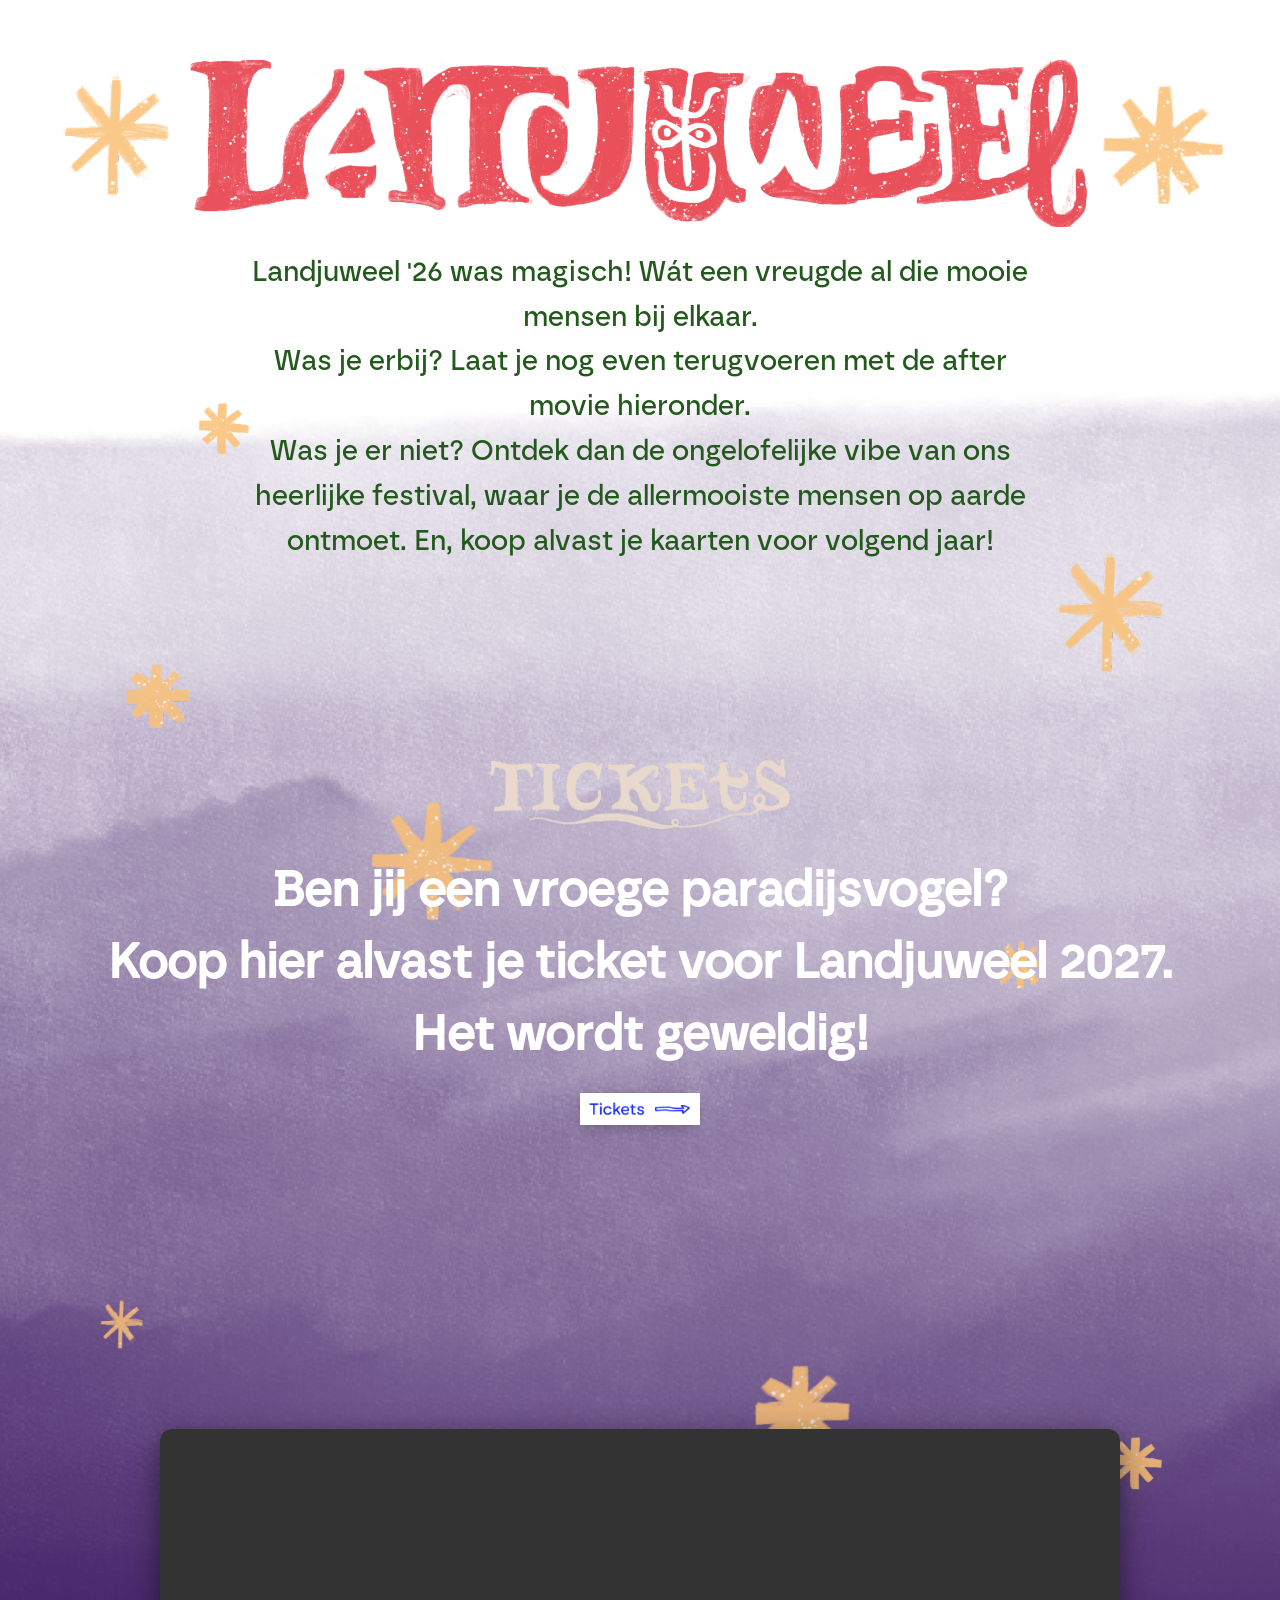
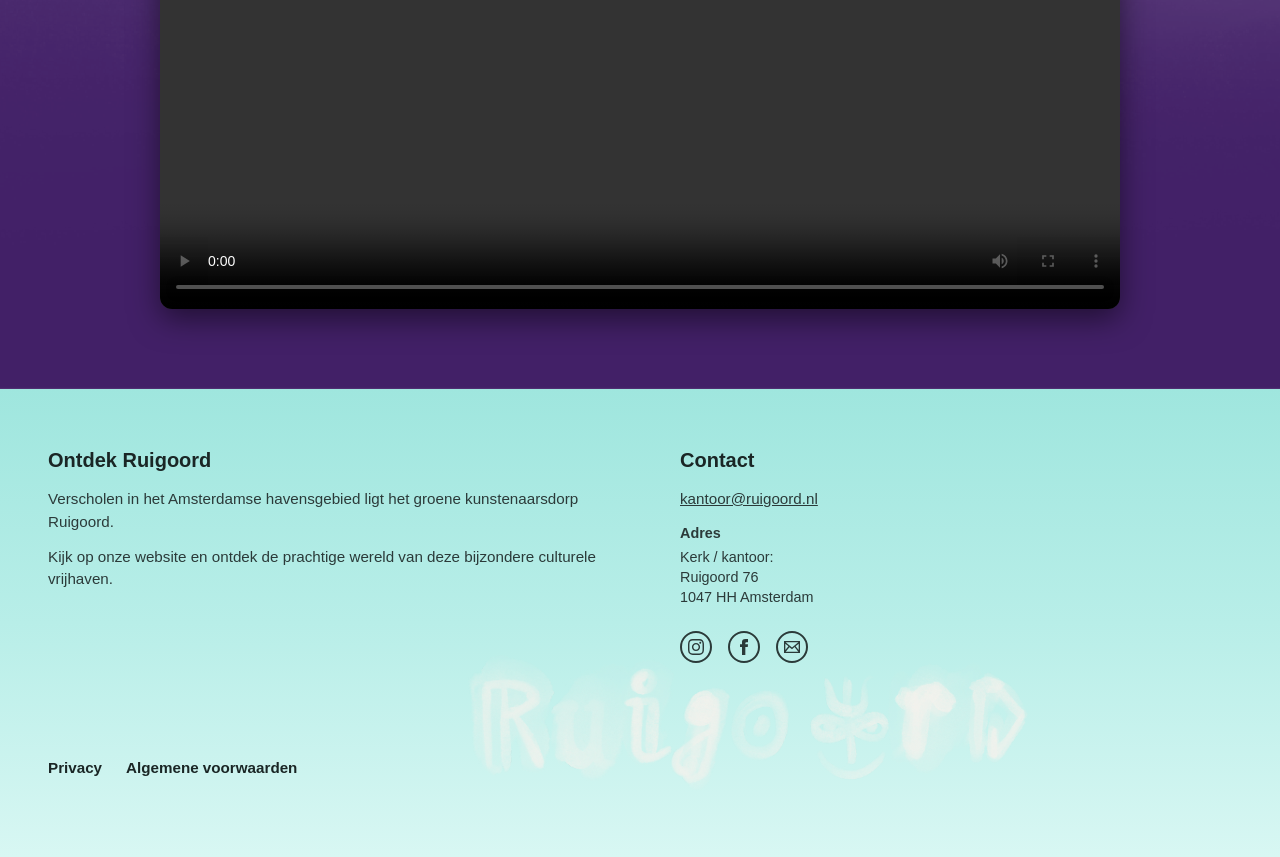
==== index_copy.html @ 53f5429a "cleanup" ====
<!DOCTYPE html>
<html lang="en">
<head>
    <meta charset="UTF-8">
    <title>Landjuweel 2027</title>
    <link rel="stylesheet" href="assets/css/main.css">
</head>
<body>

<!-- Top Hero & Festival Section -->
<section class="hero-section">
    <!-- Star Decorations -->
    <img src="assets/img/star_4.png" class="star" style="top: 3%; left: 3%; font-size: 2.5rem;">
    <img src="assets/img/star_3.png" class="star" style="top: 4%; right: 4%; font-size: 2.2rem;" height="7%">
    <img src="assets/img/star_5.png" class="star" style="top: 20%; left: 15%; font-size: 3.5rem;" height="3%">
    <img src="assets/img/star_4.png" class="star" style="top: 27%; right: 8%; font-size: 3rem;" >
    <img src="assets/img/star_2.png" class="star" style="top: 47%; right: 18%; font-size: 1.5rem;" height="3%">
    <img src="assets/img/star_1.png" class="star" style="top: 33%; left: 9%; font-size: 2rem;" height="4%">
    <img src="assets/img/star_3.png" class="star" style="top: 40%; left: 28%; font-size: 2.2rem;" height="7%">
    <img src="assets/img/star_4.png" class="star" style="top: 80%; right: 42%; font-size: 1.2rem;" height="3%" >
    <img src="assets/img/star_1.png" class="star" style="top: 68%; right: 33%; font-size: 3rem;" height="6%">
    <img src="assets/img/star_5.png" class="star" style="top: 72%; right: 9%; font-size: 2.4rem;" height="3%">
    <img src="assets/img/star_2.png" class="star" style="top: 73%; left: 25%; font-size: 1.5rem;" height="3%">
    <img src="assets/img/star_4.png" class="star" style="top: 65%; left: 7%; font-size: 1.2rem;" height="3%" >

    <!-- Main Title -->
    <img src="assets/img/landjuweel-logo.png" width="75%">

    <br>
    <br>
    <!-- Intro Paragraph -->
    <div class="intro-text" style="font-family: Borna; font-size: 28px">
        <p>Landjuweel '26 was magisch! Wát een vreugde al die mooie mensen bij elkaar.</p>
        <p>Was je erbij? Laat je nog even terugvoeren met de after movie hieronder.</p>
        <p>Was je er niet? Ontdek dan de ongelofelijke vibe van ons heerlijke festival, waar je de allermooiste mensen op aarde ontmoet. En, koop alvast je kaarten voor volgend jaar!</p>
    </div>

    <!-- Tickets Heading & Subtitle -->
    <div class="tickets-section" style="margin-top: 197px">
        <img src="assets/img/tickets-logo.png" width="25%">
        <p class="tickets-subtitle" style="margin-top: 20px; font-family: Borna">
            Ben jij een vroege paradijsvogel?<br>
            Koop hier alvast je ticket voor Landjuweel 2027.<br>
            Het wordt geweldig!
        </p>

        <!-- Action Button -->
        <a href="#" class="btn-tickets">
            <img src="assets/img/ticket-button.png" alt="Koop tickets voor Landjuweel 2027">
        </a>
    </div>



    <!-- Video Placeholder with Play Button -->
    <div class="video-container" style="margin-top: 300px">
        <video class="video-thumbnail"  controls>
            <source src="video/16x9_LANDJUWEEL_2026_EDIT_v3.mp4" type="video/mp4">
            Your browser does not support the video tag.
        </video>


    </div>
</section>

<!-- Footer Section -->
<footer class="site-footer">
    <div class="footer-container">

        <!-- Top Content Grid -->
        <div class="footer-content">

            <!-- Left Column: Ontdek Ruigoord -->
            <div class="footer-col">
                <h3>Ontdek Ruigoord</h3>
                <p>Verscholen in het Amsterdamse havensgebied ligt het groene kunstenaarsdorp Ruigoord.</p>
                <p>Kijk op onze website en ontdek de prachtige wereld van deze bijzondere culturele vrijhaven.</p>
            </div>

            <!-- Right Column: Contact -->
            <div class="footer-col">
                <h3>Contact</h3>
                <p><a href="mailto:kantoor@ruigoord.nl">kantoor@ruigoord.nl</a></p>

                <address class="address-block">
                    <strong>Adres</strong>
                    Kerk / kantoor:<br>
                    Ruigoord 76<br>
                    1047 HH Amsterdam
                </address>

                <!-- Social Links -->
                <div class="social-links">
                    <!-- Instagram -->
                    <a href="https://www.instagram.com/landjuweel.festival/" class="social-icon" aria-label="Instagram">
                        <svg viewBox="0 0 24 24">
                            <path d="M12 2.163c3.204 0 3.584.012 4.85.07 3.252.148 4.771 1.691 4.919 4.919.058 1.265.069 1.645.069 4.849 0 3.205-.012 3.584-.069 4.849-.149 3.225-1.664 4.771-4.919 4.919-1.266.058-1.644.07-4.85.07-3.204 0-3.584-.012-4.849-.07-3.26-.149-4.771-1.699-4.919-4.92-.058-1.265-.07-1.644-.07-4.849 0-3.204.013-3.583.07-4.849.149-3.227 1.664-4.771 4.919-4.919 1.266-.057 1.645-.069 4.849-.069zm0-2.163c-3.259 0-3.667.014-4.947.072-4.358.2-6.78 2.618-6.98 6.98-.059 1.281-.073 1.689-.073 4.948 0 3.259.014 3.668.072 4.948.2 4.358 2.618 6.78 6.98 6.98 1.281.058 1.689.072 4.948.072 3.259 0 3.668-.014 4.948-.072 4.354-.2 6.782-2.618 6.979-6.98.059-1.28.073-1.689.073-4.948 0-3.259-.014-3.667-.072-4.947-.196-4.354-2.617-6.78-6.979-6.98-1.281-.059-1.69-.073-4.949-.073zm0 5.838c-3.403 0-6.162 2.759-6.162 6.162s2.759 6.163 6.162 6.163 6.162-2.759 6.162-6.163c0-3.403-2.759-6.162-6.162-6.162zm0 10.162c-2.209 0-4-1.79-4-4 0-2.209 1.791-4 4-4s4 1.791 4 4c0 2.21-1.791 4-4 4zm6.406-11.845c-.796 0-1.441.645-1.441 1.44s.645 1.44 1.441 1.44c.795 0 1.439-.645 1.439-1.44s-.644-1.44-1.439-1.44z"/>
                        </svg>
                    </a>

                    <!-- Facebook -->
                    <a href="https://www.facebook.com/landjuweelfestival" class="social-icon" aria-label="Facebook">
                        <svg viewBox="0 0 24 24">
                            <path d="M9 8H6v4h3v12h5V12h3.642L18 8h-4V6.333C14 5.374 14.5 5 15.5 5H18V0h-3.808C10.592 0 9 1.583 9 4.615V8z"/>
                        </svg>
                    </a>

                    <!-- Email -->
                    <a href="mailto:kantoor@ruigoord.nl" class="social-icon" aria-label="Email">
                        <svg viewBox="0 0 24 24">
                            <path d="M0 3v18h24v-18h-24zm6.623 7.929l-4.623 5.712v-9.458l4.623 3.746zm-4.141-5.929h19.035l-9.517 7.713-9.518-7.713zm5.694 7.188l3.824 3.099 3.83-3.104 5.612 6.828h-18.879l5.613-6.823zm9.201-1.259l4.623-3.743v9.444l-4.623-5.701z"/>
                        </svg>
                    </a>
                </div>
            </div>

        </div>

        <!-- Footer Bottom Links -->
        <div class="footer-bottom">
            <ul class="footer-links">
                <li><a href="#">Privacy</a></li>
                <li><a href="#">Algemene voorwaarden</a></li>
            </ul>
        </div>

    </div>

    <!-- Background Watermark Logo -->
<!--    <div class="footer-watermark">Ruigoord</div>-->
    <div class="footer-watermark" style="margin-right: 150px"><img src="assets/img/ruigoord-footer-logo.png" width="560"></div>
</footer>


</body>
</html>
---- assets/css/main.css ----
:root {
	/* Upper Section Colors */
	--purple-dark: #2a0a44;
	--purple-mid: #5e287e;
	--pink-soft: #d37993;
	--yellow-cream: #eedb94;
	--yellow-bright: #ffd447;
	--text-light: #ffffff;
	--text-muted: #2d2426;

	/* Footer Colors */
	--footer-text: #2b3a39;
	--footer-heading: #1a2625;
	--font-family: -apple-system, BlinkMacSystemFont, "Segoe UI", Roboto, Helvetica, Arial, sans-serif;
}

* {
	box-sizing: border-box;
	margin: 0;
	padding: 0;
}

body {
	font-family: var(--font-family);
	background-color: var(--purple-dark);
	color: var(--text-light);
}

/* ==========================================
   HERO & TICKETS SECTION
========================================== */
.hero-section {
	position: relative;
	background-color: #ffffff;
	background-image: url("../img/gradient-top-background.png");
	background-position: center top;
	background-repeat: no-repeat;
	background-size: cover;
	padding: 40px 20px 60px 20px;
	text-align: center;
	overflow: hidden;
	isolation: isolate;
}

/* Decorative Stars */
.star {
	position: absolute;
	color: var(--yellow-bright);
	opacity: 0.85;
	user-select: none;
	pointer-events: none;
	z-index: 0;
}

.hero-section > *:not(.star) {
	position: relative;
	z-index: 1;
}

/* Titles & Text */
.main-title {
	font-family: 'Georgia', 'Times New Roman', serif;
	font-size: clamp(2.8rem, 8vw, 5.5rem);
	font-weight: 900;
	color: #cd3752;
	text-transform: uppercase;
	letter-spacing: 2px;
	margin-bottom: 24px;
	text-shadow: 2px 2px 0px rgba(0,0,0,0.1);
}

.intro-text {
	/*max-width: 680px;*/
	max-width: 67%;
	margin: 0 auto 48px auto;
	font-size: 0.95rem;
	line-height: 1.6;
	color: var(--text-muted);
	font-weight: 500;
	color: #24591E;
}

.tickets-section {
	margin-bottom: 48px;
}

.tickets-title {
	font-family: 'Georgia', 'Times New Roman', serif;
	font-size: clamp(2.2rem, 6vw, 3.8rem);
	letter-spacing: 3px;
	color: var(--yellow-cream);
	text-transform: uppercase;
	margin-bottom: 20px;
}

.tickets-subtitle {
	font-size: 48px!important;
	line-height: 1.5;
	font-weight: 600;
	color: #ffffff;
	margin-bottom: 24px;
}

/* CTA Button */
.btn-tickets {
	display: inline-block;
	line-height: 0;
	text-decoration: none;
	border-radius: 10px;
	box-shadow: 0 4px 12px rgba(0, 0, 0, 0.2);
	transition: transform 0.2s ease, box-shadow 0.2s ease;
}

.btn-tickets img {
	display: block;
	width: auto;
	height: 32px;
	max-width: 100%;
}

.btn-tickets:hover {
	transform: translateY(-2px);
	box-shadow: 0 6px 16px rgba(0, 0, 0, 0.3);
}

.btn-tickets:focus-visible {
	outline: 3px solid #ffffff;
	outline-offset: 4px;
}

/* Video Banner */
.video-container {
	/*max-width: 840px;*/
	max-width: 80%;
	margin: 0 auto;
	position: relative;
	border-radius: 12px;
	overflow: hidden;
	box-shadow: 0 10px 30px rgba(0, 0, 0, 0.5);
}

.video-thumbnail {
	width: 100%;
	height: auto;
	display: block;
	object-fit: cover;
}

.play-button {
	position: absolute;
	top: 50%;
	left: 50%;
	transform: translate(-50%, -50%);
	width: 60px;
	height: 60px;
	background-color: #ffffff;
	border-radius: 50%;
	display: flex;
	align-items: center;
	justify-content: center;
	cursor: pointer;
	box-shadow: 0 4px 15px rgba(0,0,0,0.4);
	transition: transform 0.2s ease;
}

.play-button:hover {
	transform: translate(-50%, -50%) scale(1.1);
}

.play-button::after {
	content: "";
	display: block;
	width: 0;
	height: 0;
	border-style: solid;
	border-width: 10px 0 10px 18px;
	border-color: transparent transparent transparent #371059;
	margin-left: 4px;
}

/* ==========================================
   FOOTER SECTION
========================================== */
.site-footer {
	background: linear-gradient(180deg, #9fe6de 0%, #b8eee8 50%, #d8f7f3 100%);
	color: var(--footer-text);
	padding: 40px 24px;
	position: relative;
	overflow: hidden;
}

.footer-container {
	max-width: 1200px;
	margin: 0 auto;
	display: flex;
	flex-direction: column;
	gap: 36px;
	position: relative;
	z-index: 2;
}

.footer-content {
	display: grid;
	grid-template-columns: 1fr;
	gap: 32px;
	text-align: left;
}

.footer-col h3 {
	font-size: 1.25rem;
	font-weight: 700;
	color: var(--footer-heading);
	margin-bottom: 16px;
}

.footer-col p {
	font-size: 0.95rem;
	line-height: 1.5;
	margin-bottom: 12px;
	color: var(--footer-text);
}

.footer-col a {
	color: var(--footer-text);
	text-decoration: underline;
	transition: opacity 0.2s ease;
}

.footer-col a:hover {
	opacity: 0.75;
}

.address-block {
	font-style: normal;
	font-size: 0.9rem;
	line-height: 1.4;
	margin-top: 12px;
}

.address-block strong {
	display: block;
	margin-bottom: 4px;
}

/* Social Icons */
.social-links {
	display: flex;
	gap: 16px;
	margin-top: 24px;
}

.social-icon {
	display: flex;
	align-items: center;
	justify-content: center;
	width: 32px;
	height: 32px;
	border: 2px solid var(--footer-text);
	border-radius: 50%;
	color: var(--footer-text);
	text-decoration: none;
	transition: transform 0.2s, background-color 0.2s;
}

.social-icon:hover {
	transform: translateY(-2px);
	background-color: rgba(0, 0, 0, 0.05);
}

.social-icon svg {
	width: 16px;
	height: 16px;
	fill: currentColor;
}

/* Footer Bottom Bar */
.footer-bottom {
	display: flex;
	flex-direction: column;
	gap: 16px;
	padding-top: 20px;
}

.footer-links {
	display: flex;
	flex-wrap: wrap;
	gap: 24px;
	list-style: none;
}

.footer-links a {
	font-size: 0.95rem;
	font-weight: 600;
	color: var(--footer-heading);
	text-decoration: none;
}

.footer-links a:hover {
	text-decoration: underline;
}

/* Background Watermark Logo */
.footer-watermark {
	position: absolute;
	right: 5%;
	bottom: 5%;
	font-size: 4rem;
	font-weight: 900;
	letter-spacing: 2px;
	color: rgba(255, 255, 255, 0.4);
	user-select: none;
	pointer-events: none;
	text-transform: capitalize;
}

/* ==========================================
   MEDIA QUERIES (DESKTOP RESPONSIVENESS)
========================================== */
@media (min-width: 768px) {
	.hero-section {
		padding: 60px 40px 80px 40px;
	}

	.intro-text {
		font-size: 1.05rem;
	}

	.tickets-subtitle {
		font-size: 1.35rem;
	}

	.play-button {
		width: 72px;
		height: 72px;
	}

	.site-footer {
		padding: 60px 48px 80px 48px;
	}

	.footer-content {
		grid-template-columns: 1fr 1fr;
		gap: 80px;
	}

	.footer-bottom {
		flex-direction: row;
		justify-content: space-between;
		align-items: flex-end;
		margin-top: 40px;
	}

	.footer-watermark {
		font-size: 7.5rem;
		right: 8%;
		bottom: 8%;
	}
}


@font-face {
	font-family: "Borna";
	src: url("../font/borna-medium.otf") format("opentype")
	/*url("mycustomfont.woff") format("woff"),*/
	/*url("mycustomfont.ttf") format("truetype");*/
}
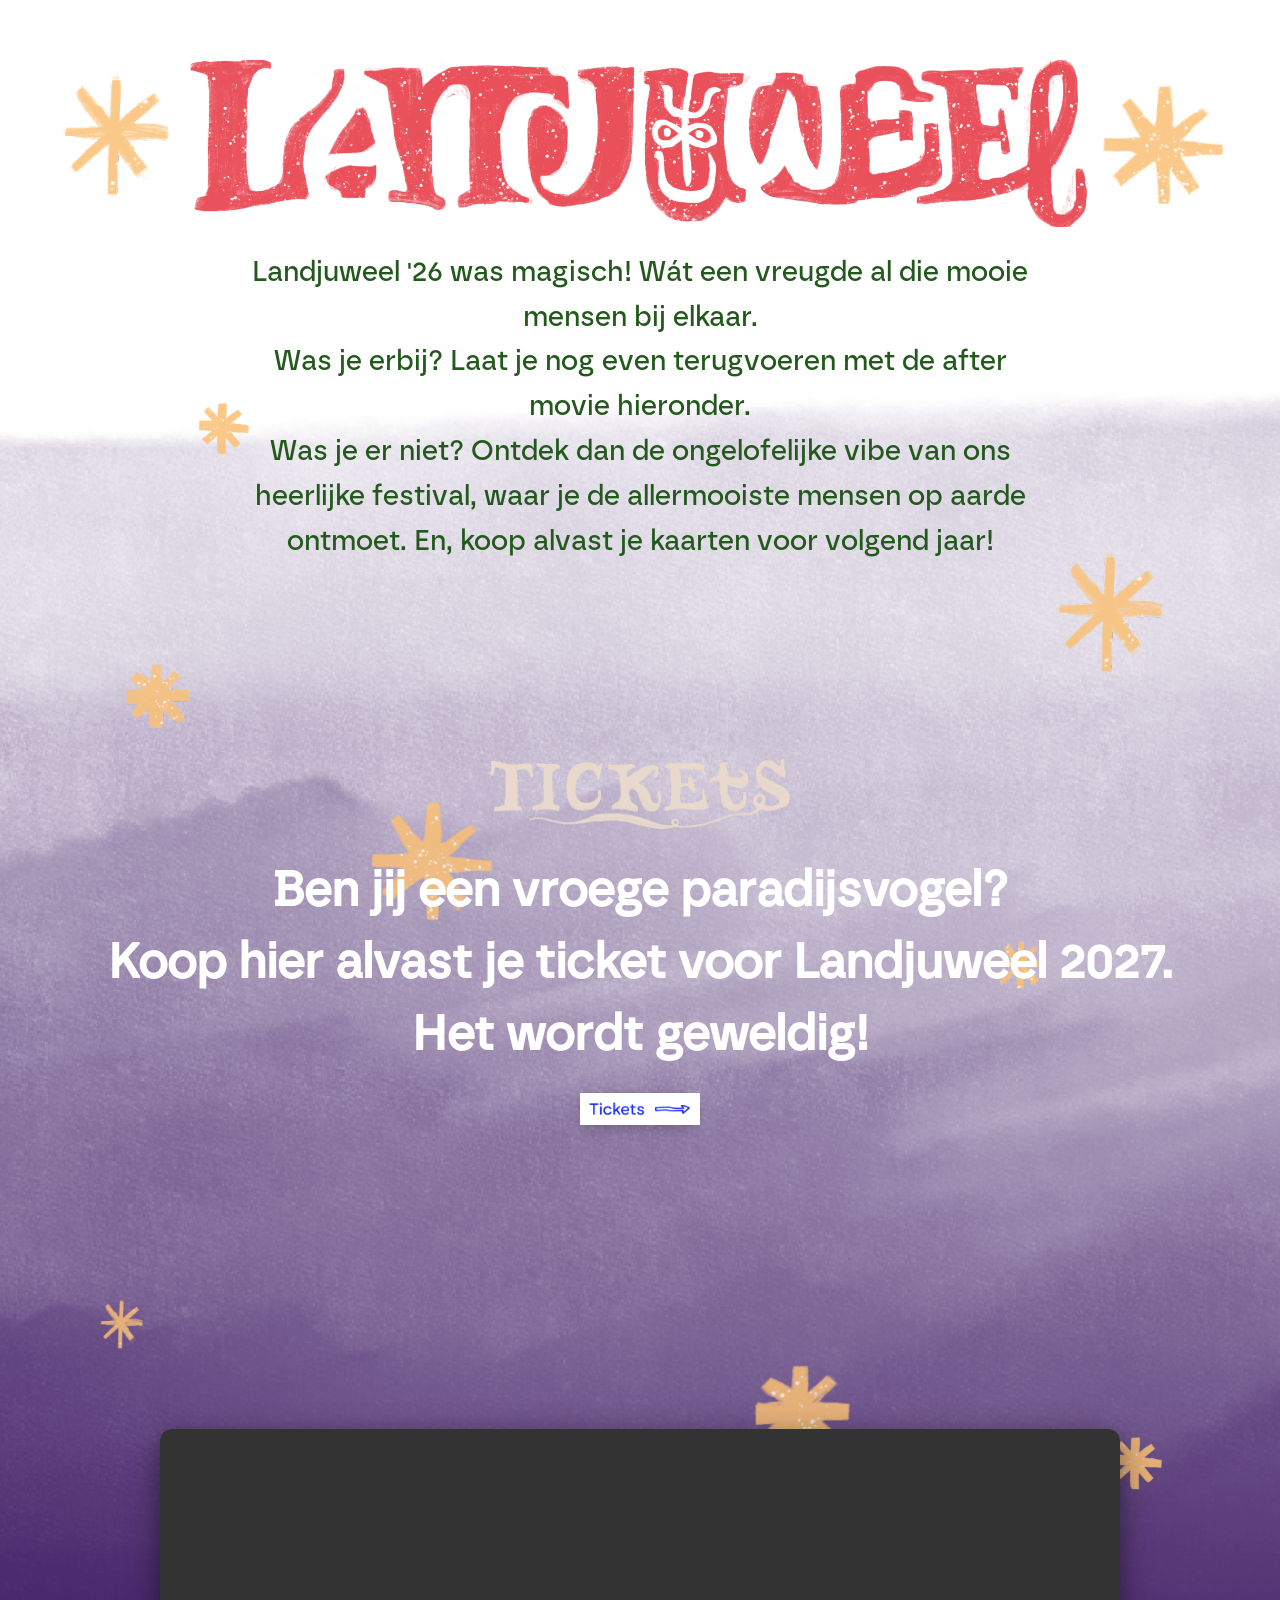
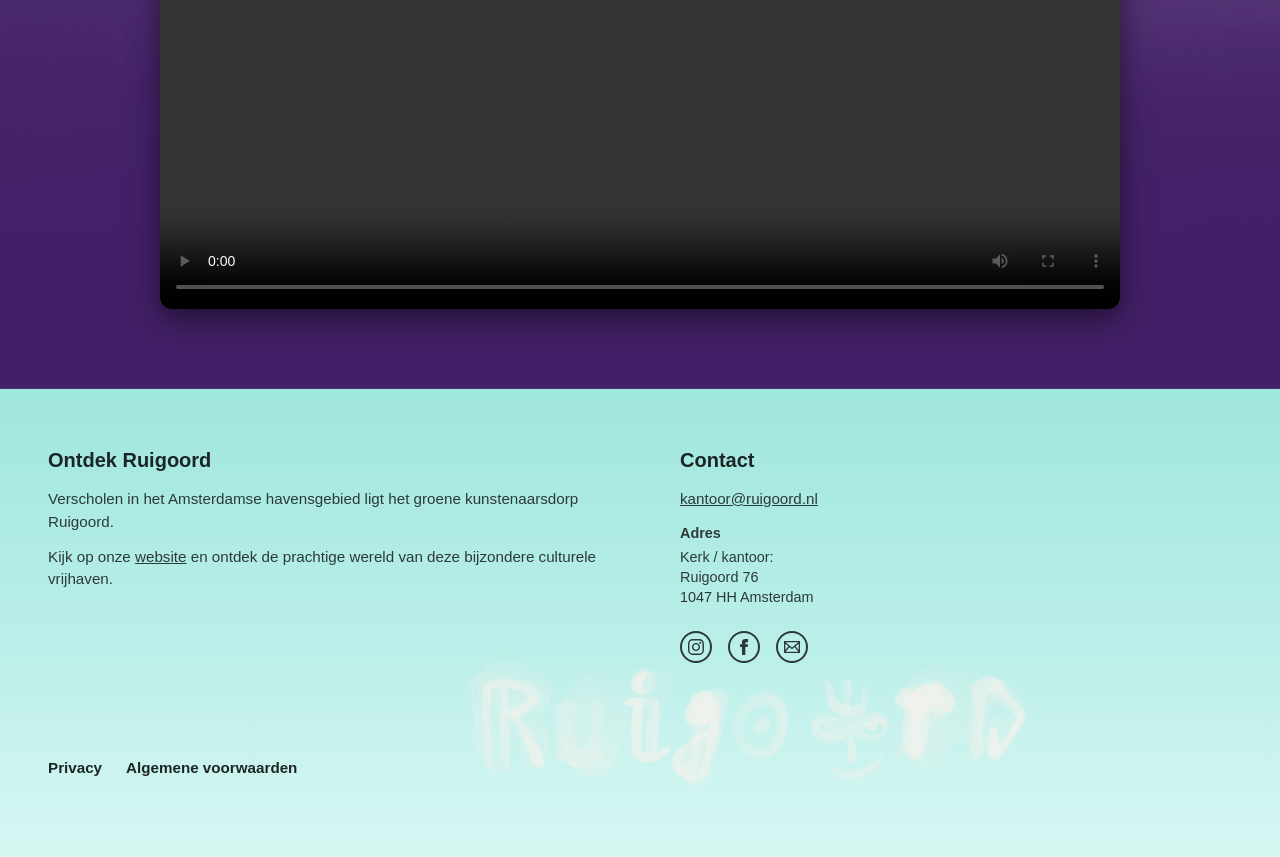
==== commit 48af9b91: "add link to website" ====
--- a/index_copy.html
+++ b/index_copy.html
@@ -11,18 +11,27 @@
 <section class="hero-section">
     <!-- Star Decorations -->
     <img src="assets/img/star_4.png" class="star" style="top: 3%; left: 3%; font-size: 2.5rem;">
+<!--    <span class="star" style="top: 3%; left: 3%; font-size: 2.5rem;"></span>-->
     <img src="assets/img/star_3.png" class="star" style="top: 4%; right: 4%; font-size: 2.2rem;" height="7%">
+<!--    <span class="star" style="top: 4%; right: 4%; font-size: 2.2rem;">✶</span>-->
+<!--    <span class="star" style="top: 18%; left: 23%; font-size: 3.5rem;">★</span>-->
     <img src="assets/img/star_5.png" class="star" style="top: 20%; left: 15%; font-size: 3.5rem;" height="3%">
+<!--    <span class="star" style="top: 24%; right: 8%; font-size: 3rem;">✶</span>-->
     <img src="assets/img/star_4.png" class="star" style="top: 27%; right: 8%; font-size: 3rem;" >
+<!--    <span class="star" style="top: 32%; right: 18%; font-size: 1.5rem;">✦</span>-->
     <img src="assets/img/star_2.png" class="star" style="top: 47%; right: 18%; font-size: 1.5rem;" height="3%">
+<!--    <span class="star" style="top: 42%; left: 9%; font-size: 2rem;">✦</span>-->
     <img src="assets/img/star_1.png" class="star" style="top: 33%; left: 9%; font-size: 2rem;" height="4%">
+<!--    <span class="star" style="top: 45%; left: 25%; font-size: 2.2rem;">★</span>-->
     <img src="assets/img/star_3.png" class="star" style="top: 40%; left: 28%; font-size: 2.2rem;" height="7%">
+<!--    <span class="star" style="top: 48%; right: 39%; font-size: 1.2rem;">✦</span>-->
     <img src="assets/img/star_4.png" class="star" style="top: 80%; right: 42%; font-size: 1.2rem;" height="3%" >
+<!--    <span class="star" style="top: 43%; right: 33%; font-size: 3rem;">★</span>-->
     <img src="assets/img/star_1.png" class="star" style="top: 68%; right: 33%; font-size: 3rem;" height="6%">
+<!--    <span class="star" style="top: 44%; right: 9%; font-size: 2.4rem;">✶</span>-->
     <img src="assets/img/star_5.png" class="star" style="top: 72%; right: 9%; font-size: 2.4rem;" height="3%">
     <img src="assets/img/star_2.png" class="star" style="top: 73%; left: 25%; font-size: 1.5rem;" height="3%">
     <img src="assets/img/star_4.png" class="star" style="top: 65%; left: 7%; font-size: 1.2rem;" height="3%" >
-
     <!-- Main Title -->
     <img src="assets/img/landjuweel-logo.png" width="75%">
 
@@ -38,6 +47,7 @@
     <!-- Tickets Heading & Subtitle -->
     <div class="tickets-section" style="margin-top: 197px">
         <img src="assets/img/tickets-logo.png" width="25%">
+<!--        <h2 class="tickets-title">TICKETS</h2>-->
         <p class="tickets-subtitle" style="margin-top: 20px; font-family: Borna">
             Ben jij een vroege paradijsvogel?<br>
             Koop hier alvast je ticket voor Landjuweel 2027.<br>
@@ -46,7 +56,7 @@
 
         <!-- Action Button -->
         <a href="#" class="btn-tickets">
-            <img src="assets/img/ticket-button.png" alt="Koop tickets voor Landjuweel 2027">
+            <img src="assets/img/ticket-button.png" height="50px">
         </a>
     </div>
 
@@ -74,7 +84,7 @@
             <div class="footer-col">
                 <h3>Ontdek Ruigoord</h3>
                 <p>Verscholen in het Amsterdamse havensgebied ligt het groene kunstenaarsdorp Ruigoord.</p>
-                <p>Kijk op onze website en ontdek de prachtige wereld van deze bijzondere culturele vrijhaven.</p>
+                <p>Kijk op onze <a href="https://ruigoord.nl/">website</a> en ontdek de prachtige wereld van deze bijzondere culturele vrijhaven.</p>
             </div>
 
             <!-- Right Column: Contact -->
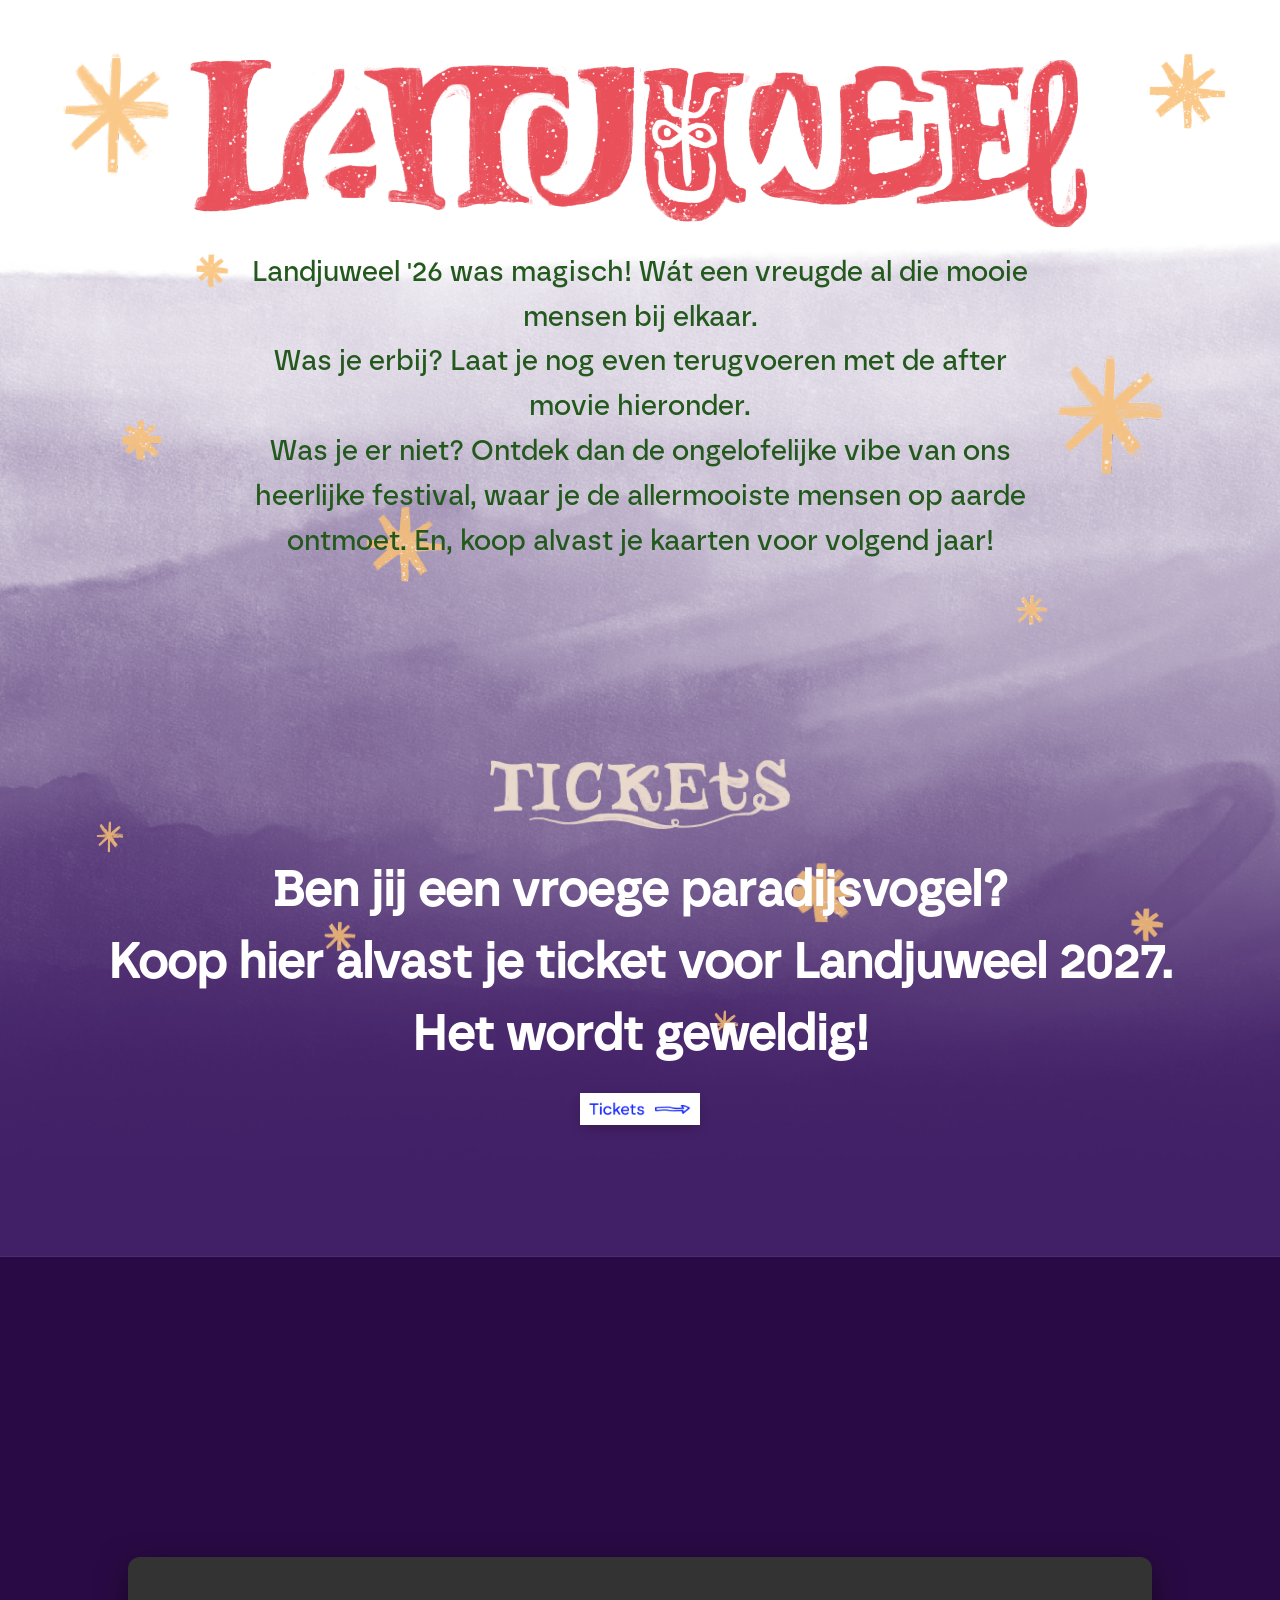
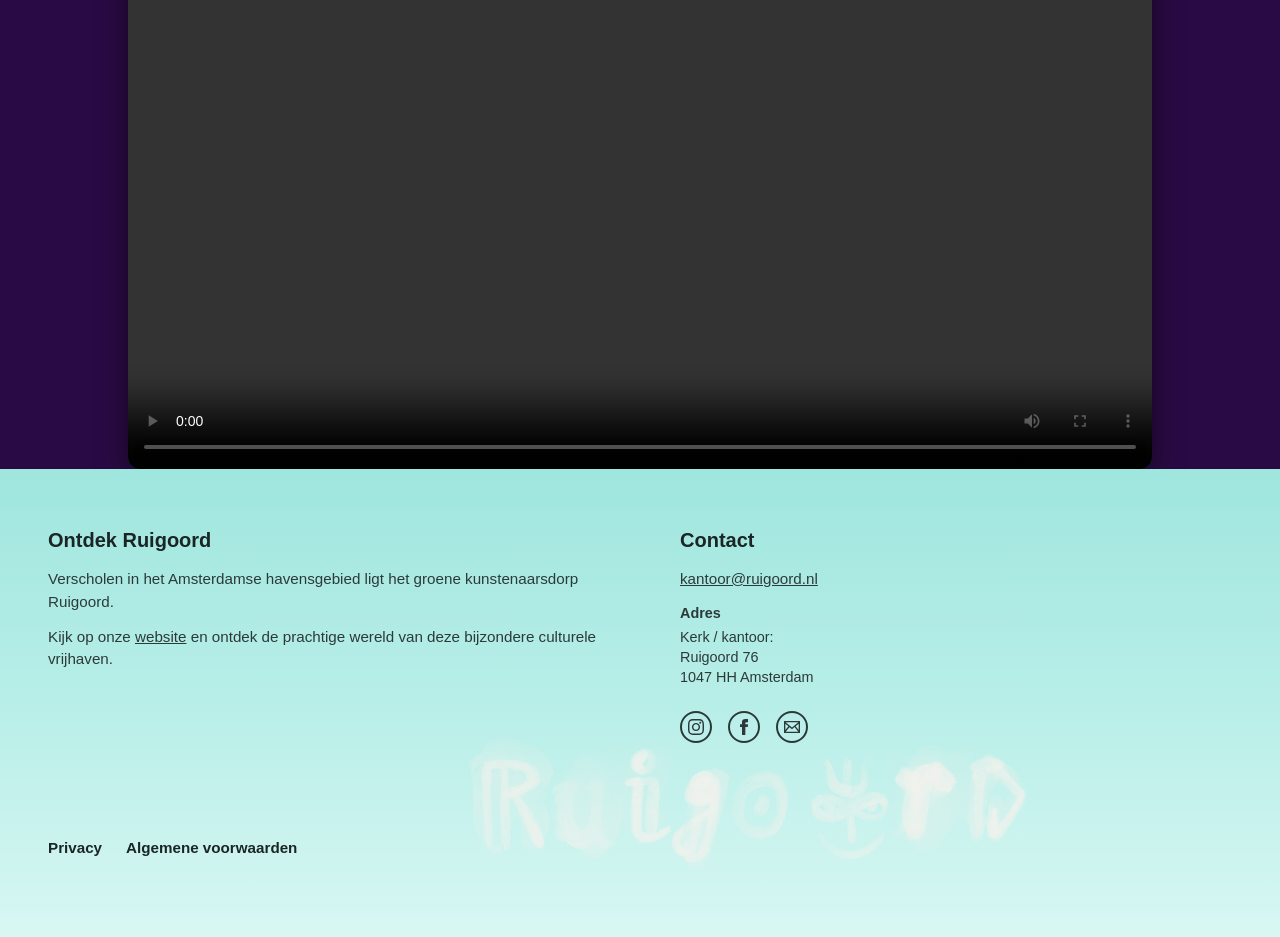
==== commit d28907d2: "video" ====
--- a/index_copy.html
+++ b/index_copy.html
@@ -11,27 +11,18 @@
 <section class="hero-section">
     <!-- Star Decorations -->
     <img src="assets/img/star_4.png" class="star" style="top: 3%; left: 3%; font-size: 2.5rem;">
-<!--    <span class="star" style="top: 3%; left: 3%; font-size: 2.5rem;"></span>-->
     <img src="assets/img/star_3.png" class="star" style="top: 4%; right: 4%; font-size: 2.2rem;" height="7%">
-<!--    <span class="star" style="top: 4%; right: 4%; font-size: 2.2rem;">✶</span>-->
-<!--    <span class="star" style="top: 18%; left: 23%; font-size: 3.5rem;">★</span>-->
     <img src="assets/img/star_5.png" class="star" style="top: 20%; left: 15%; font-size: 3.5rem;" height="3%">
-<!--    <span class="star" style="top: 24%; right: 8%; font-size: 3rem;">✶</span>-->
     <img src="assets/img/star_4.png" class="star" style="top: 27%; right: 8%; font-size: 3rem;" >
-<!--    <span class="star" style="top: 32%; right: 18%; font-size: 1.5rem;">✦</span>-->
     <img src="assets/img/star_2.png" class="star" style="top: 47%; right: 18%; font-size: 1.5rem;" height="3%">
-<!--    <span class="star" style="top: 42%; left: 9%; font-size: 2rem;">✦</span>-->
     <img src="assets/img/star_1.png" class="star" style="top: 33%; left: 9%; font-size: 2rem;" height="4%">
-<!--    <span class="star" style="top: 45%; left: 25%; font-size: 2.2rem;">★</span>-->
     <img src="assets/img/star_3.png" class="star" style="top: 40%; left: 28%; font-size: 2.2rem;" height="7%">
-<!--    <span class="star" style="top: 48%; right: 39%; font-size: 1.2rem;">✦</span>-->
     <img src="assets/img/star_4.png" class="star" style="top: 80%; right: 42%; font-size: 1.2rem;" height="3%" >
-<!--    <span class="star" style="top: 43%; right: 33%; font-size: 3rem;">★</span>-->
     <img src="assets/img/star_1.png" class="star" style="top: 68%; right: 33%; font-size: 3rem;" height="6%">
-<!--    <span class="star" style="top: 44%; right: 9%; font-size: 2.4rem;">✶</span>-->
     <img src="assets/img/star_5.png" class="star" style="top: 72%; right: 9%; font-size: 2.4rem;" height="3%">
     <img src="assets/img/star_2.png" class="star" style="top: 73%; left: 25%; font-size: 1.5rem;" height="3%">
     <img src="assets/img/star_4.png" class="star" style="top: 65%; left: 7%; font-size: 1.2rem;" height="3%" >
+
     <!-- Main Title -->
     <img src="assets/img/landjuweel-logo.png" width="75%">
 
@@ -47,7 +38,6 @@
     <!-- Tickets Heading & Subtitle -->
     <div class="tickets-section" style="margin-top: 197px">
         <img src="assets/img/tickets-logo.png" width="25%">
-<!--        <h2 class="tickets-title">TICKETS</h2>-->
         <p class="tickets-subtitle" style="margin-top: 20px; font-family: Borna">
             Ben jij een vroege paradijsvogel?<br>
             Koop hier alvast je ticket voor Landjuweel 2027.<br>
@@ -56,13 +46,23 @@
 
         <!-- Action Button -->
         <a href="#" class="btn-tickets">
-            <img src="assets/img/ticket-button.png" height="50px">
+            <img src="assets/img/ticket-button.png" alt="Koop tickets voor Landjuweel 2027">
         </a>
     </div>
 
 
 
     <!-- Video Placeholder with Play Button -->
+<!--    <div class="video-container" style="margin-top: 300px">-->
+<!--        <video class="video-thumbnail"  controls>-->
+<!--            <source src="video/16x9_LANDJUWEEL_2026_EDIT_v3.mp4" type="video/mp4">-->
+<!--            Your browser does not support the video tag.-->
+<!--        </video>-->
+
+
+<!--    </div>-->
+</section>
+<section>
     <div class="video-container" style="margin-top: 300px">
         <video class="video-thumbnail"  controls>
             <source src="video/16x9_LANDJUWEEL_2026_EDIT_v3.mp4" type="video/mp4">
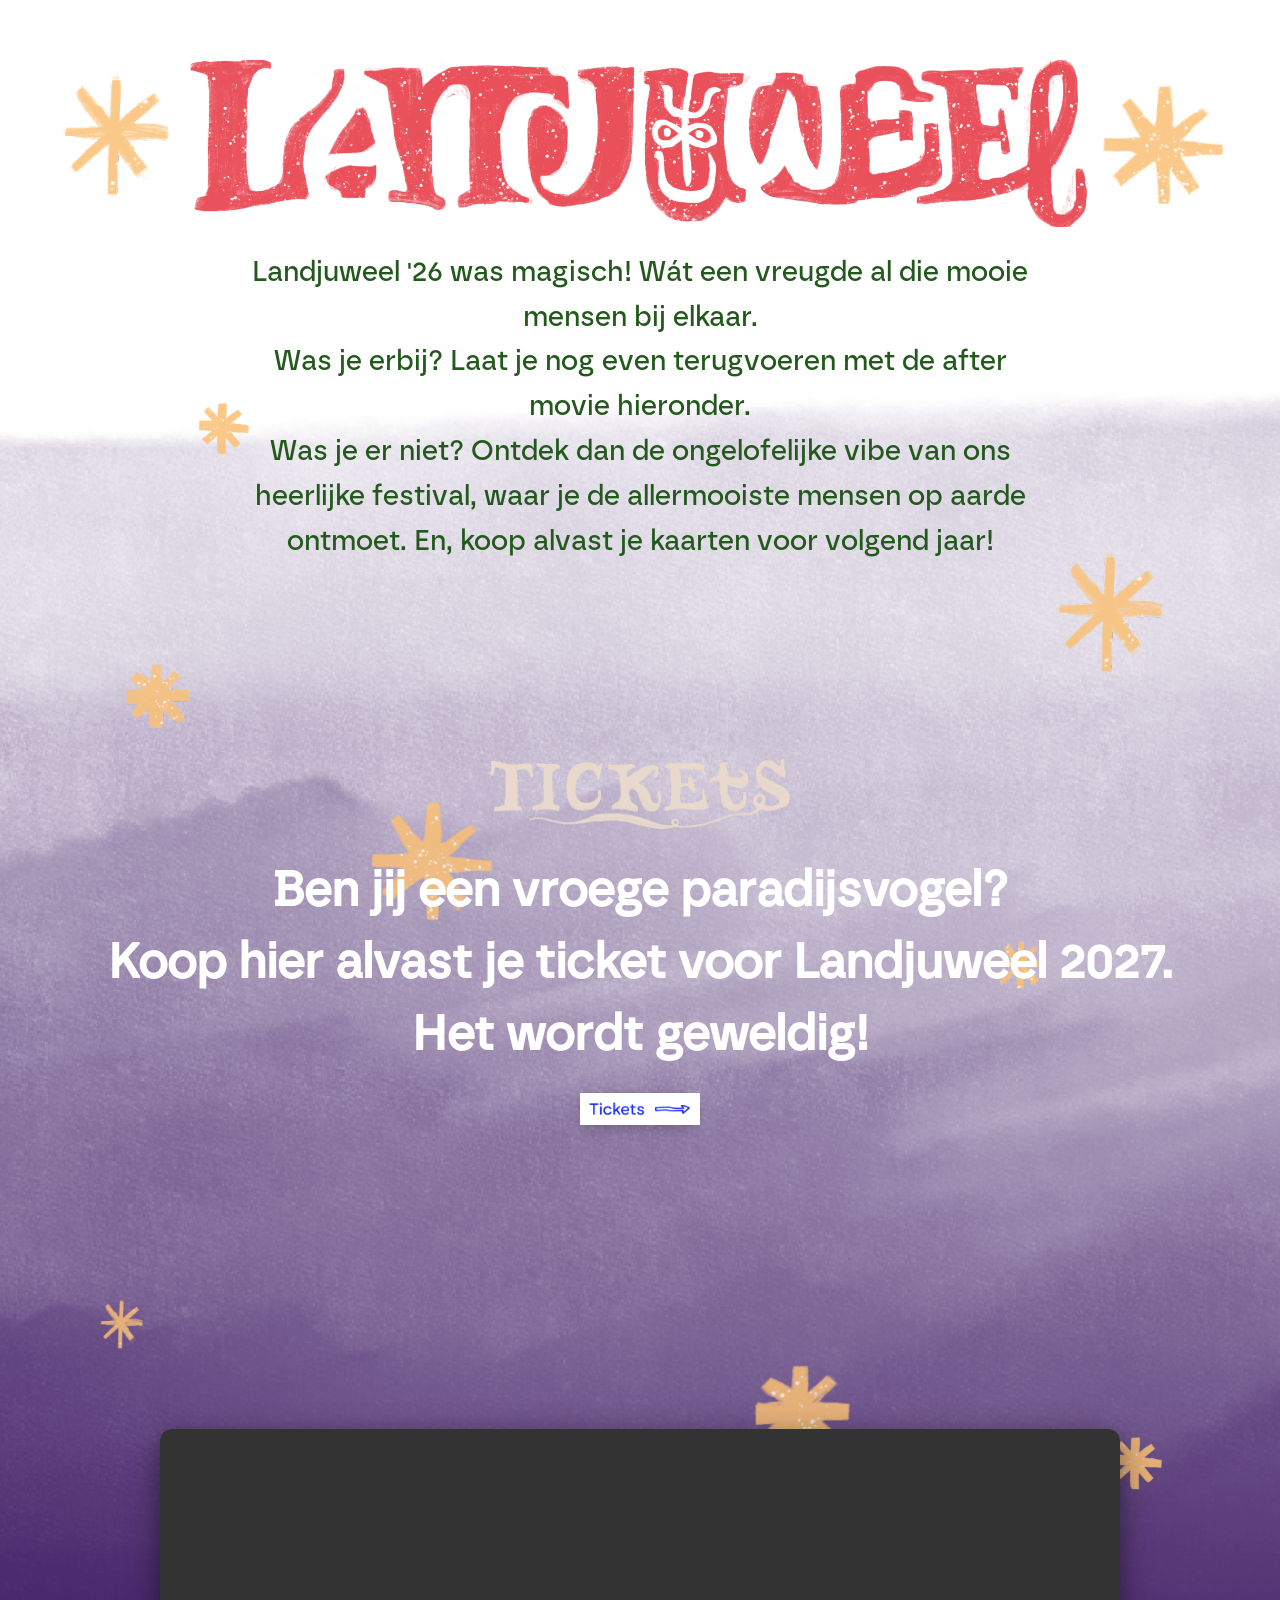
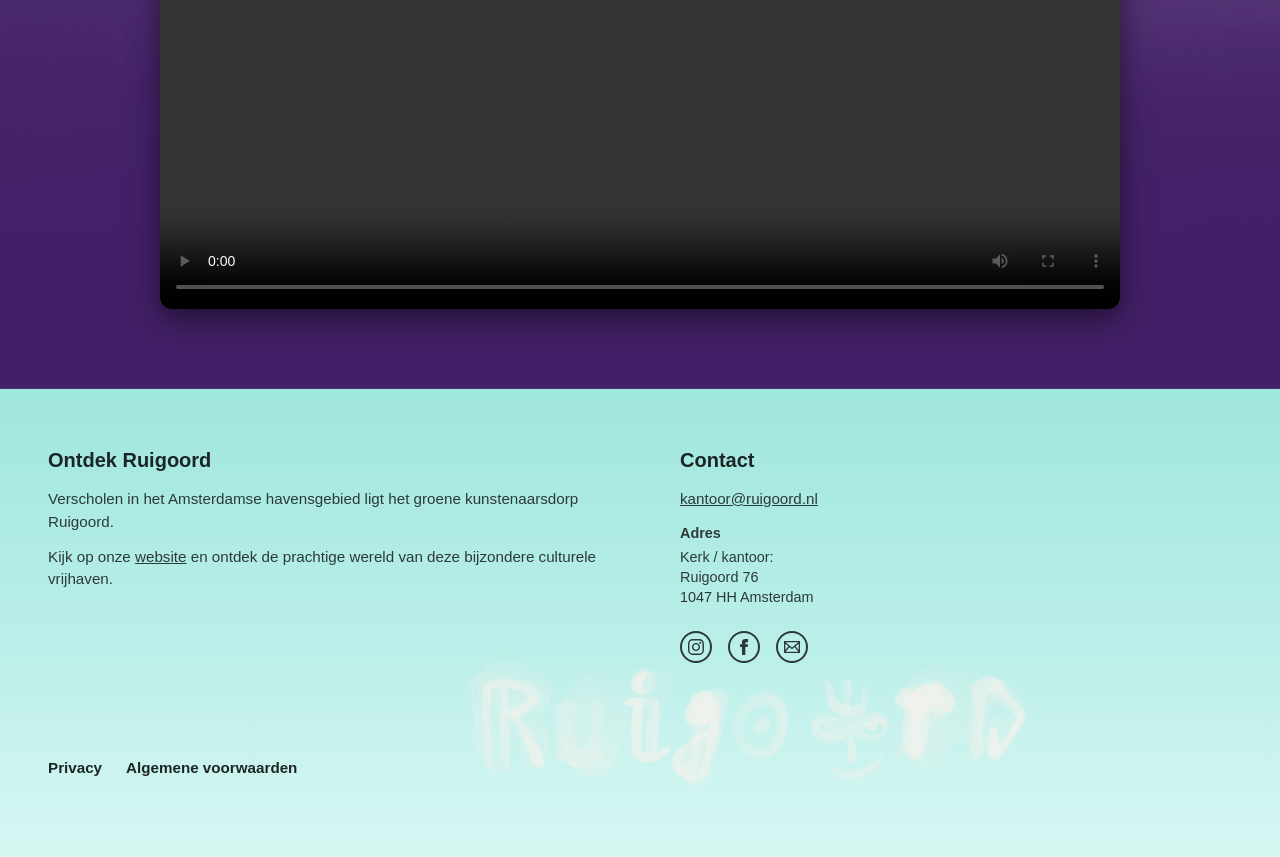
==== commit fc0ad2cd: "add video" ====
--- a/index_copy.html
+++ b/index_copy.html
@@ -53,6 +53,18 @@
 
 
     <!-- Video Placeholder with Play Button -->
+    <div class="video-container" style="margin-top: 300px">
+        <video class="video-thumbnail"  controls>
+            <source src="video/aftermovie/master.m3u8" type="application/x-mpegURL">
+            Your browser does not support the video tag.
+        </video>
+
+
+    </div>
+</section>
+
+
+<!--<section style="background-color: #442d68">-->
 <!--    <div class="video-container" style="margin-top: 300px">-->
 <!--        <video class="video-thumbnail"  controls>-->
 <!--            <source src="video/16x9_LANDJUWEEL_2026_EDIT_v3.mp4" type="video/mp4">-->
@@ -61,17 +73,7 @@
 
 
 <!--    </div>-->
-</section>
-<section>
-    <div class="video-container" style="margin-top: 300px">
-        <video class="video-thumbnail"  controls>
-            <source src="video/16x9_LANDJUWEEL_2026_EDIT_v3.mp4" type="video/mp4">
-            Your browser does not support the video tag.
-        </video>
-
-
-    </div>
-</section>
+<!--</section>-->
 
 <!-- Footer Section -->
 <footer class="site-footer">
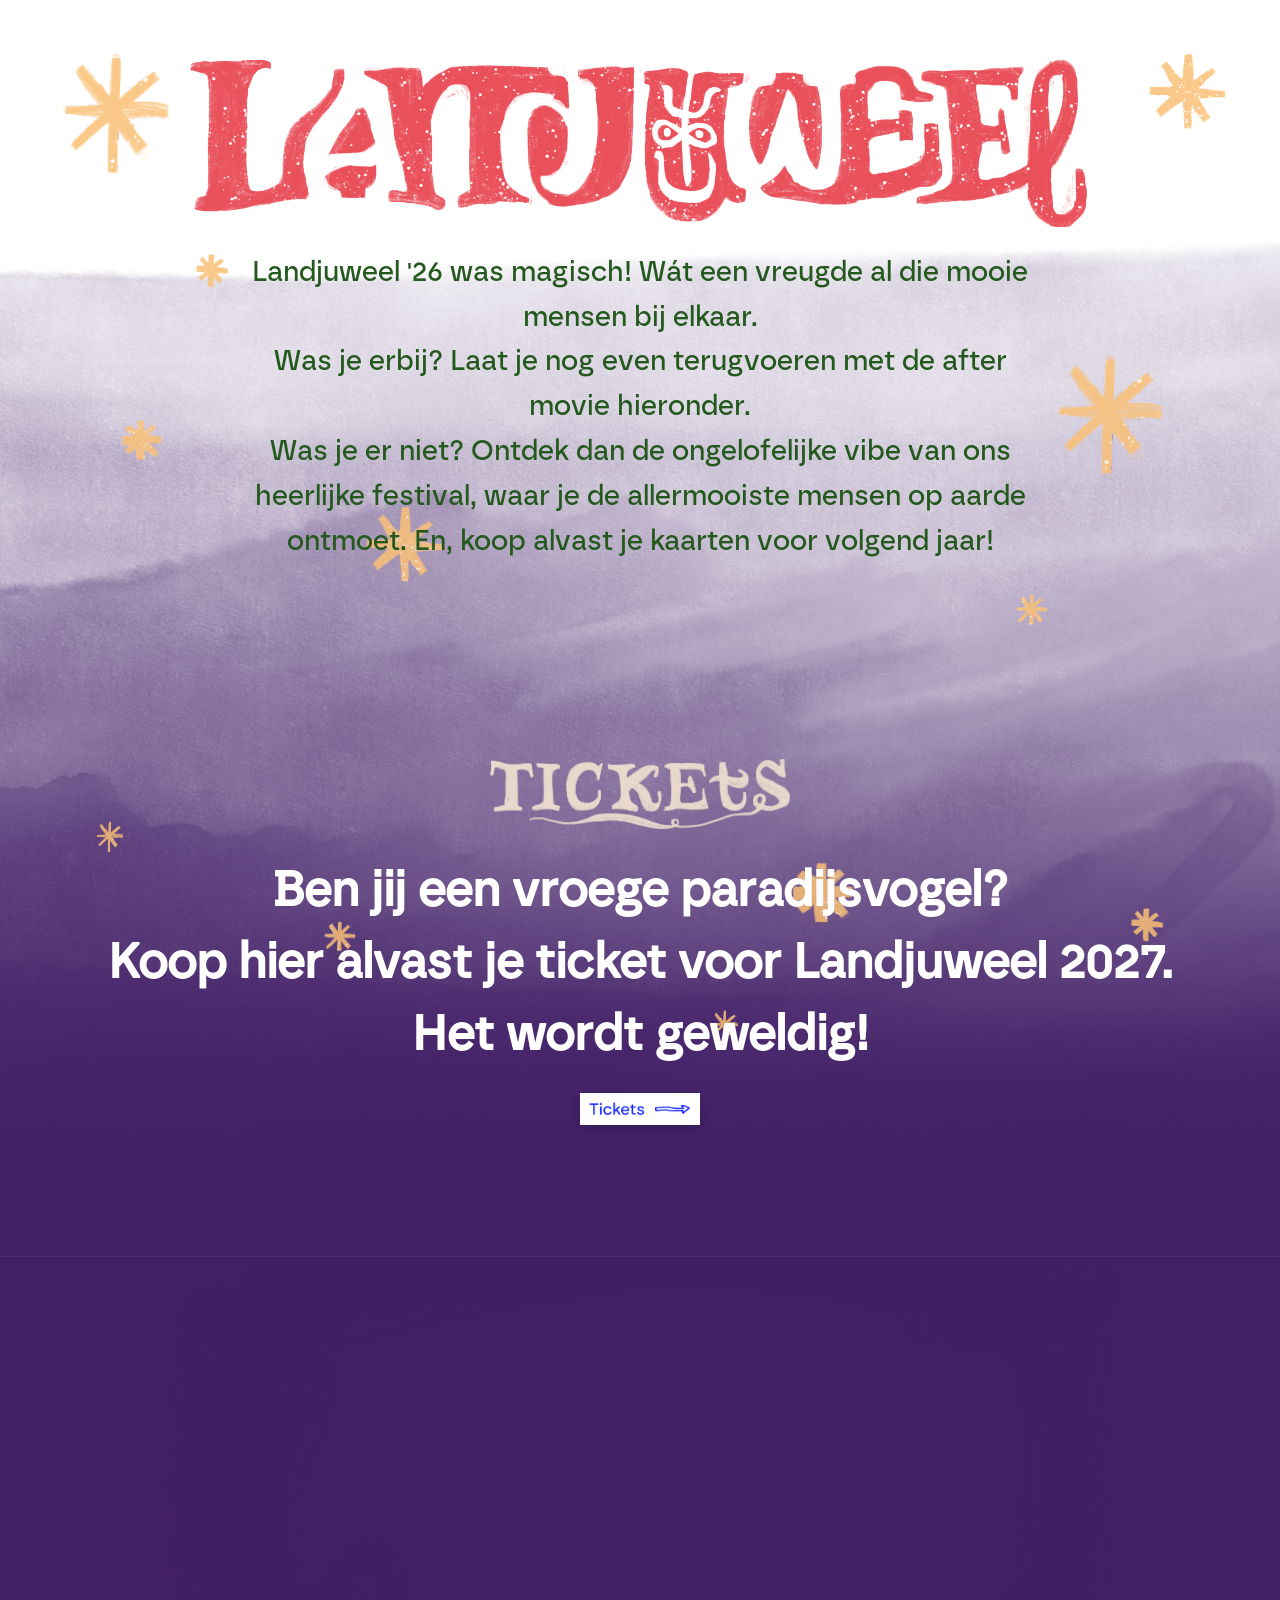
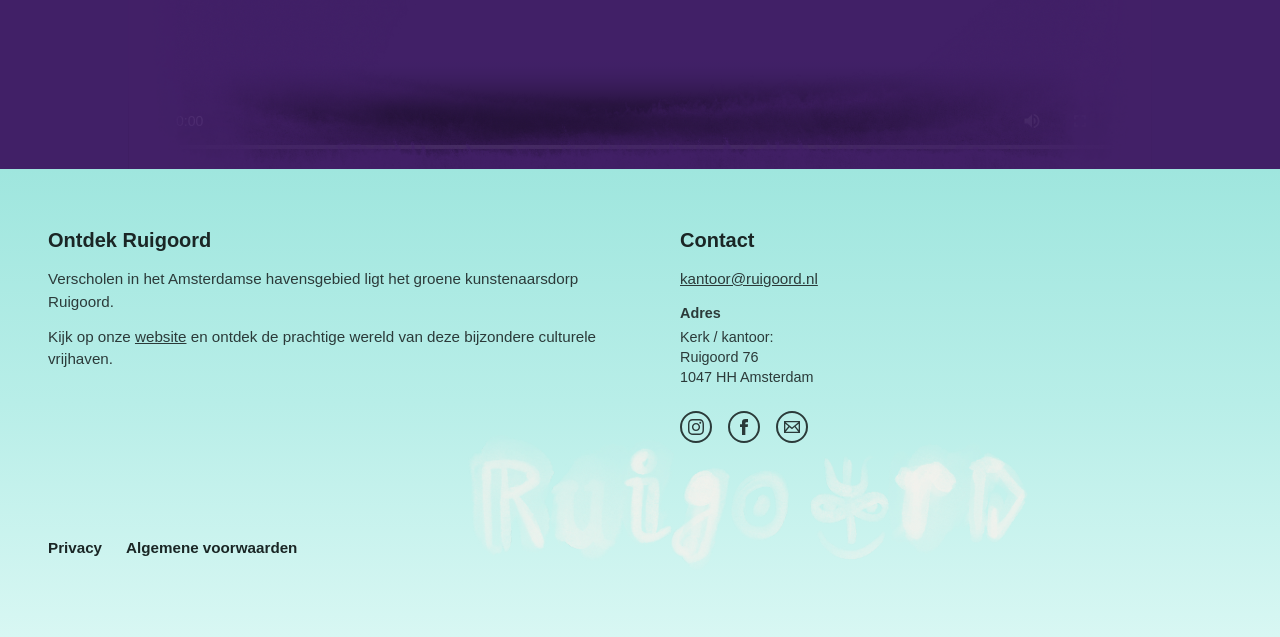
==== commit a1f6cc5d: "video section" ====
--- a/index_copy.html
+++ b/index_copy.html
@@ -50,30 +50,22 @@
         </a>
     </div>
 
-
-
+</section>
+<section class="video-section">
     <!-- Video Placeholder with Play Button -->
-    <div class="video-container" style="margin-top: 300px">
-        <video class="video-thumbnail"  controls>
-            <source src="video/aftermovie/master.m3u8" type="application/x-mpegURL">
-            Your browser does not support the video tag.
-        </video>
+    <div class="video-container">
+        <div class="video-overlay-wrap" id="video-overlay-wrap">
+            <video class="video-thumbnail" id="aftermovie-player" controls preload="metadata" poster="video/aftermovie/poster.jpg">
+                <source src="video/aftermovie/master.m3u8" type="application/x-mpegURL">
+                Your browser does not support the video tag.
+            </video>
+            <img class="video-overlay-image" src="assets/img/theater-overlay.png" alt="" aria-hidden="true">
+        </div>
 
 
     </div>
 </section>
 
-
-<!--<section style="background-color: #442d68">-->
-<!--    <div class="video-container" style="margin-top: 300px">-->
-<!--        <video class="video-thumbnail"  controls>-->
-<!--            <source src="video/16x9_LANDJUWEEL_2026_EDIT_v3.mp4" type="video/mp4">-->
-<!--            Your browser does not support the video tag.-->
-<!--        </video>-->
-
-
-<!--    </div>-->
-<!--</section>-->
 
 <!-- Footer Section -->
 <footer class="site-footer">
@@ -143,6 +135,18 @@
     <div class="footer-watermark" style="margin-right: 150px"><img src="assets/img/ruigoord-footer-logo.png" width="560"></div>
 </footer>
 
+<script>
+    (function () {
+        var wrap = document.getElementById("video-overlay-wrap");
+        var video = document.getElementById("aftermovie-player");
+        if (!wrap || !video) return;
+
+        video.addEventListener("play", function () {
+            wrap.classList.add("has-started");
+        });
+    })();
+</script>
+
 
 </body>
 </html>
--- a/assets/css/main.css
+++ b/assets/css/main.css
@@ -128,15 +128,21 @@
 	outline-offset: 4px;
 }
 
+.video-section {
+	margin-top: 0px;
+    background-color: #412067;
+}
+
 /* Video Banner */
 .video-container {
 	/*max-width: 840px;*/
 	max-width: 80%;
 	margin: 0 auto;
 	position: relative;
-	border-radius: 12px;
-	overflow: hidden;
-	box-shadow: 0 10px 30px rgba(0, 0, 0, 0.5);
+	border: none;
+	border-radius: 0;
+	overflow: visible;
+	box-shadow: none;
 }
 
 .video-thumbnail {
@@ -144,6 +150,27 @@
 	height: auto;
 	display: block;
 	object-fit: cover;
+	border: none;
+	border-radius: 0;
+	box-shadow: none;
+}
+
+.video-overlay-wrap {
+	position: relative;
+}
+
+.video-overlay-image {
+	position: absolute;
+	inset: 0;
+	width: 100%;
+	height: 100%;
+	object-fit: cover;
+	pointer-events: none;
+	z-index: 2;
+}
+
+.video-overlay-wrap.has-started .video-overlay-image {
+	display: none;
 }
 
 .play-button {
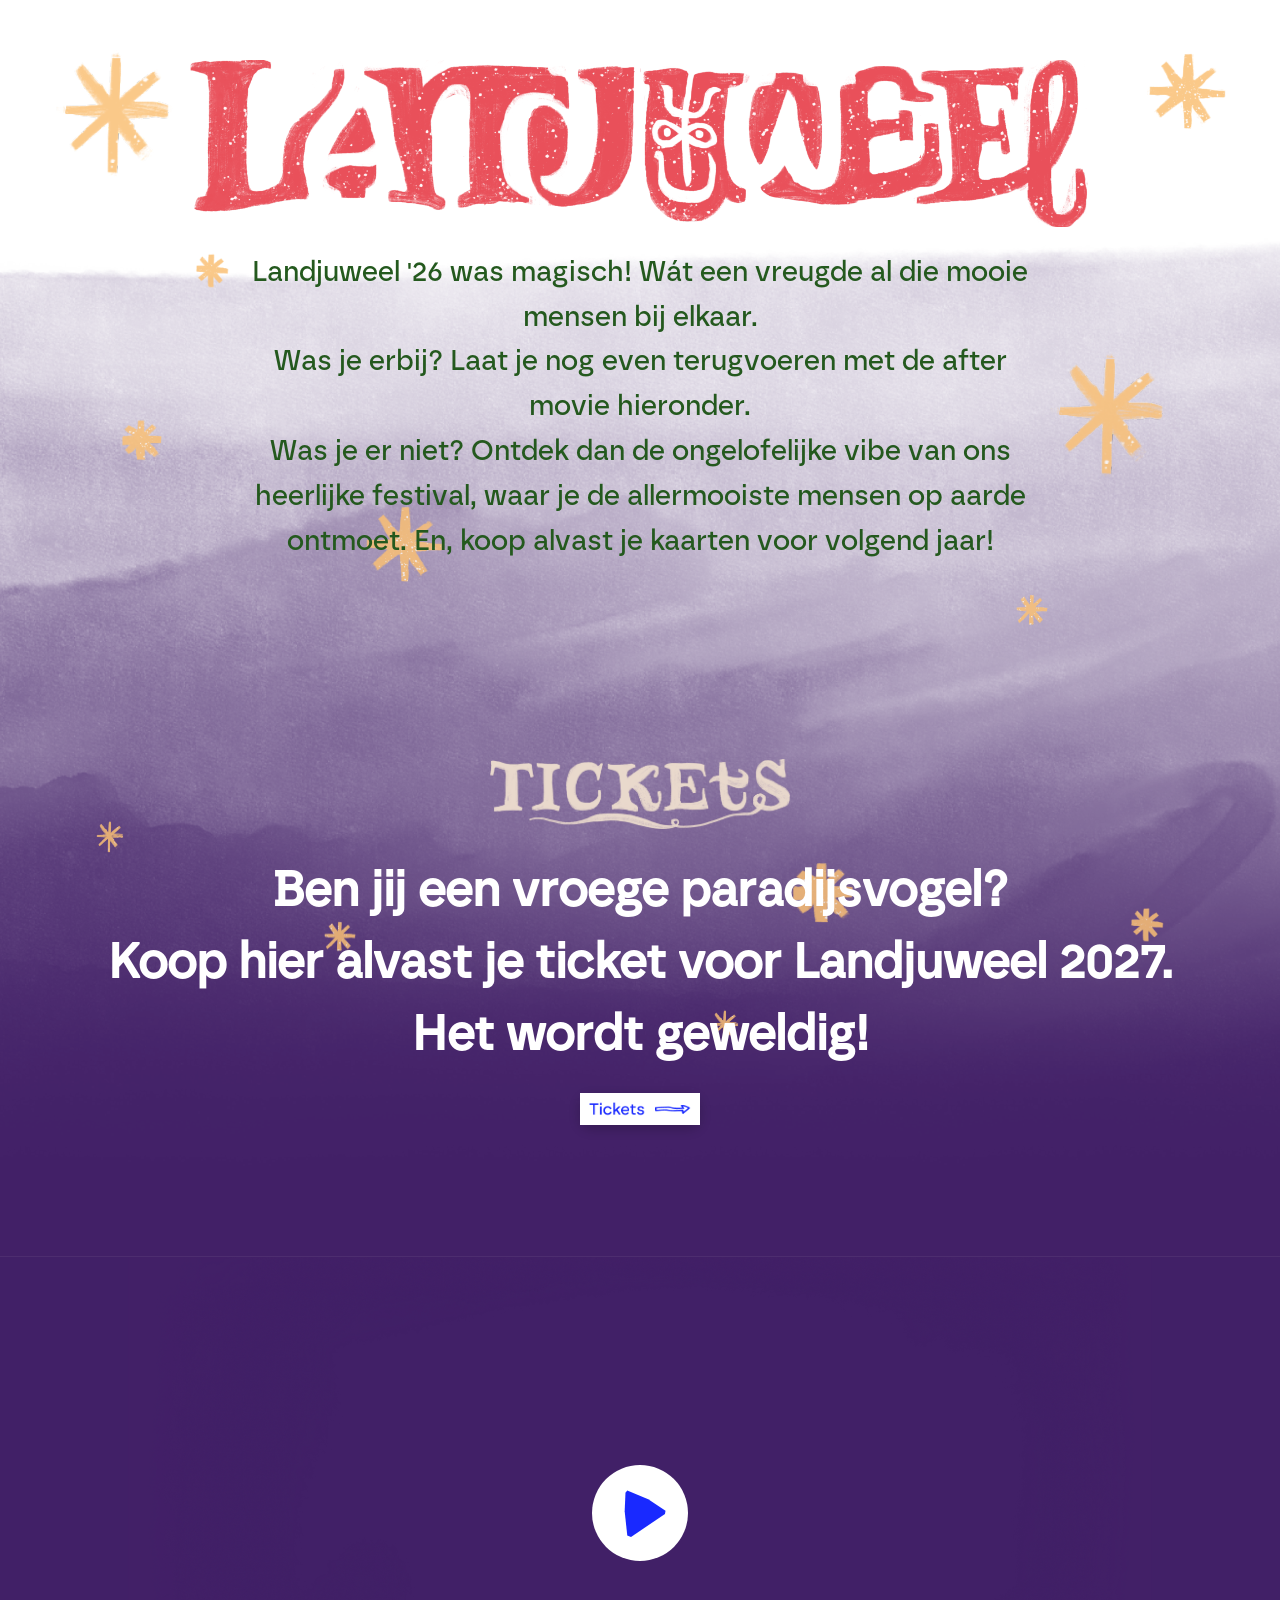
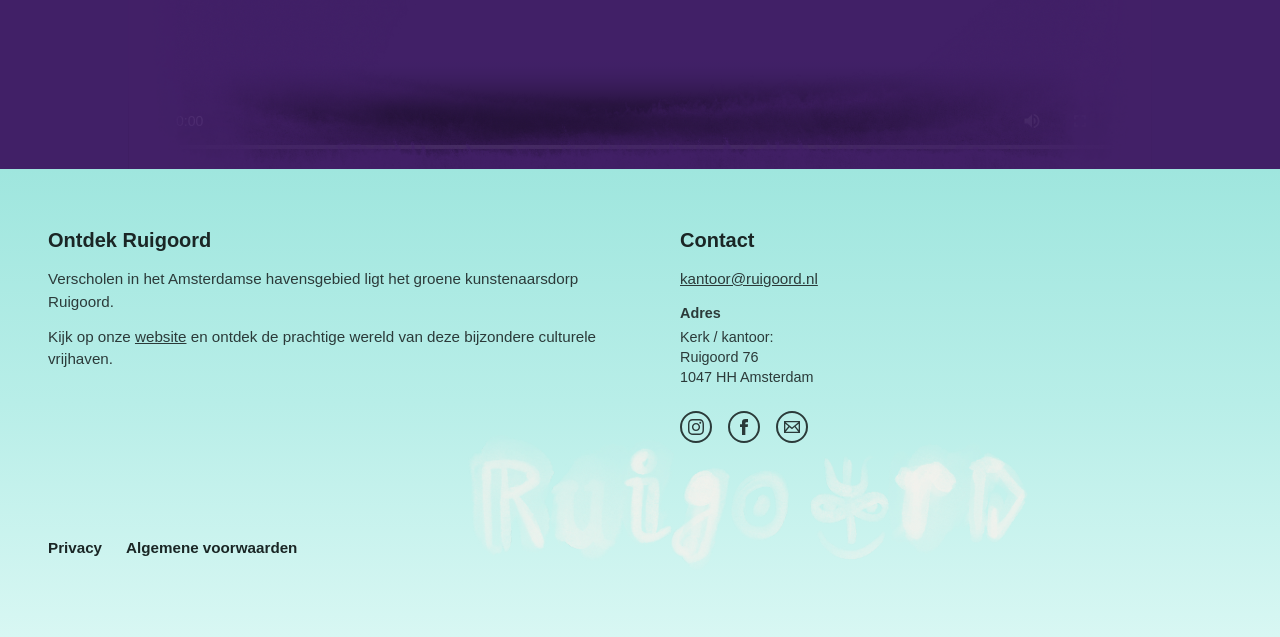
==== commit 763f743f: "play button added to video player" ====
--- a/index_copy.html
+++ b/index_copy.html
@@ -60,6 +60,9 @@
                 Your browser does not support the video tag.
             </video>
             <img class="video-overlay-image" src="assets/img/theater-overlay.png" alt="" aria-hidden="true">
+            <button class="video-play-btn" id="video-play-btn" type="button" aria-label="Speel video af">
+                <img src="assets/img/play.svg" alt="" aria-hidden="true">
+            </button>
         </div>
 
 
@@ -139,7 +142,13 @@
     (function () {
         var wrap = document.getElementById("video-overlay-wrap");
         var video = document.getElementById("aftermovie-player");
-        if (!wrap || !video) return;
+        var playBtn = document.getElementById("video-play-btn");
+        if (!wrap || !video || !playBtn) return;
+
+        playBtn.addEventListener("click", function () {
+            var p = video.play();
+            if (p && p.catch) p.catch(function () {});
+        });
 
         video.addEventListener("play", function () {
             wrap.classList.add("has-started");
--- a/assets/css/main.css
+++ b/assets/css/main.css
@@ -170,6 +170,30 @@
 }
 
 .video-overlay-wrap.has-started .video-overlay-image {
+	display: none;
+}
+
+.video-play-btn {
+	position: absolute;
+	top: 50%;
+	left: 50%;
+	transform: translate(-50%, -50%);
+	width: clamp(56px, 10vw, 96px);
+	height: clamp(56px, 10vw, 96px);
+	padding: 0;
+	border: 0;
+	background: transparent;
+	cursor: pointer;
+	z-index: 3;
+}
+
+.video-play-btn img {
+	width: 100%;
+	height: 100%;
+	display: block;
+}
+
+.video-overlay-wrap.has-started .video-play-btn {
 	display: none;
 }
 
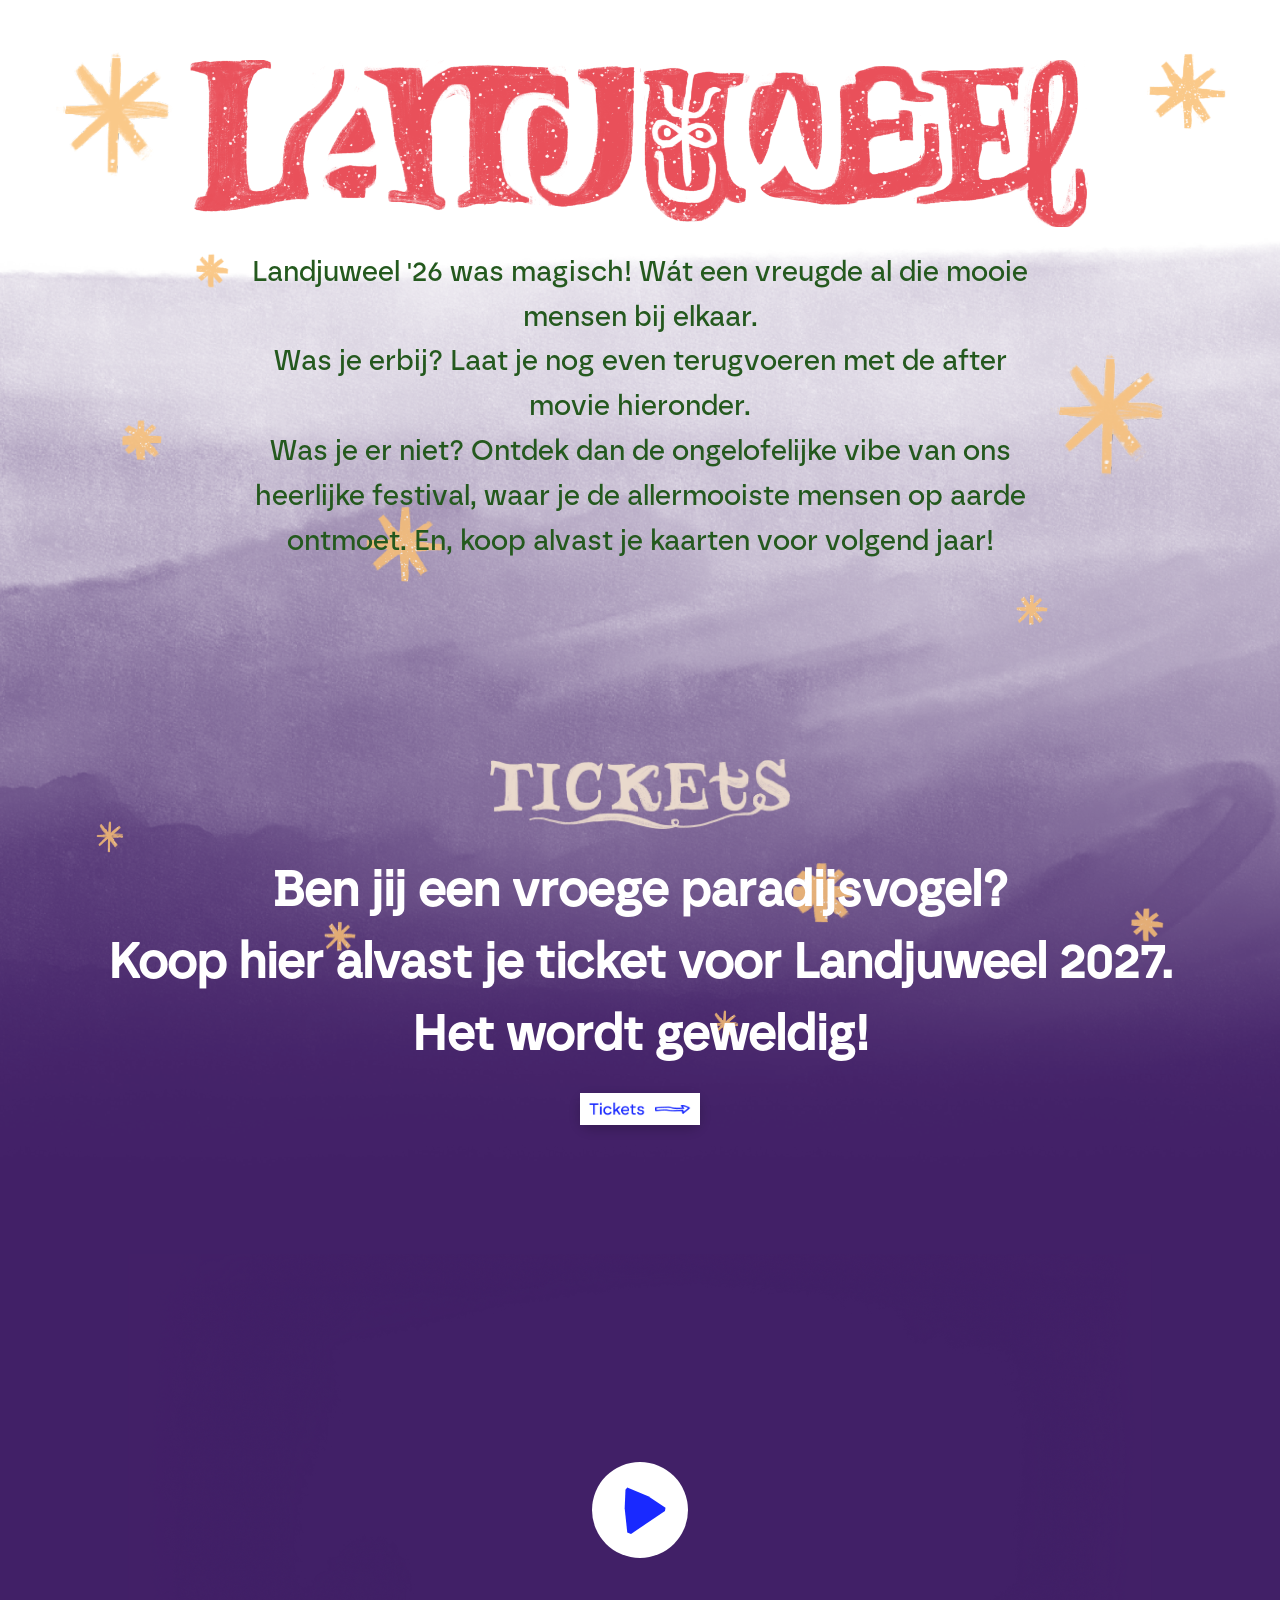
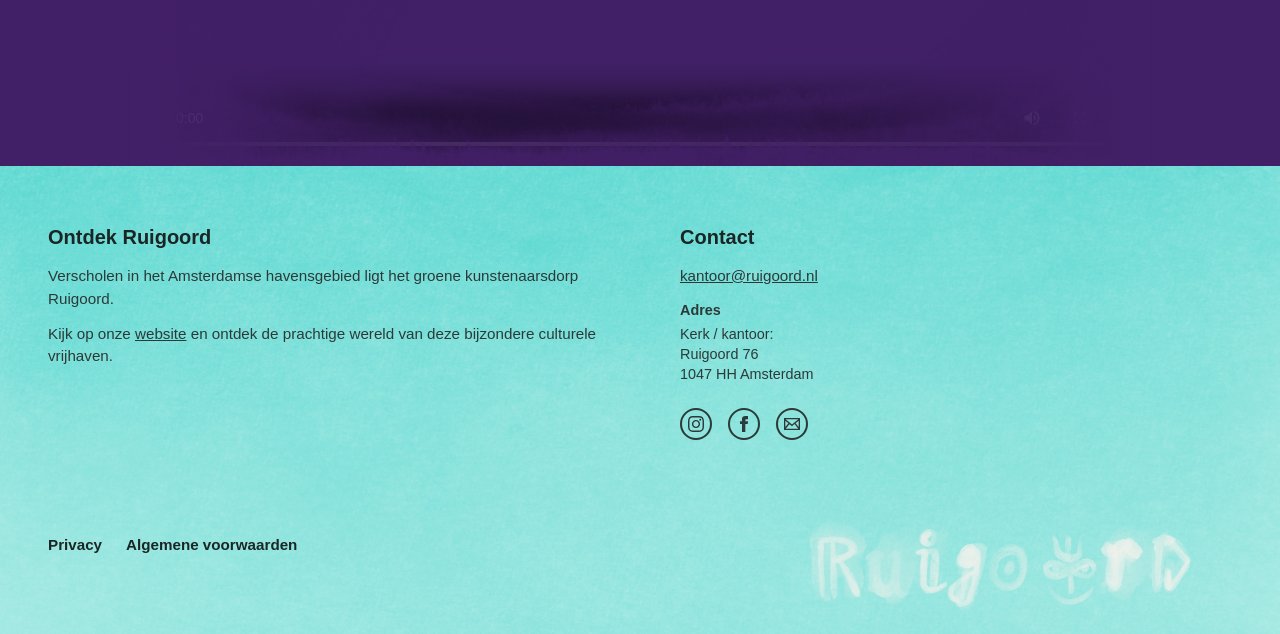
==== commit c284fc7b: "footer fixes" ====
--- a/index_copy.html
+++ b/index_copy.html
@@ -135,7 +135,7 @@
 
     <!-- Background Watermark Logo -->
 <!--    <div class="footer-watermark">Ruigoord</div>-->
-    <div class="footer-watermark" style="margin-right: 150px"><img src="assets/img/ruigoord-footer-logo.png" width="560"></div>
+    <div class="footer-watermark"><img src="assets/img/ruigoord-footer-logo.png"></div>
 </footer>
 
 <script>
--- a/assets/css/main.css
+++ b/assets/css/main.css
@@ -1,12 +1,8 @@
 :root {
 	/* Upper Section Colors */
 	--purple-dark: #2a0a44;
-	--purple-mid: #5e287e;
-	--pink-soft: #d37993;
-	--yellow-cream: #eedb94;
 	--yellow-bright: #ffd447;
 	--text-light: #ffffff;
-	--text-muted: #2d2426;
 
 	/* Footer Colors */
 	--footer-text: #2b3a39;
@@ -57,40 +53,17 @@
 	z-index: 1;
 }
 
-/* Titles & Text */
-.main-title {
-	font-family: 'Georgia', 'Times New Roman', serif;
-	font-size: clamp(2.8rem, 8vw, 5.5rem);
-	font-weight: 900;
-	color: #cd3752;
-	text-transform: uppercase;
-	letter-spacing: 2px;
-	margin-bottom: 24px;
-	text-shadow: 2px 2px 0px rgba(0,0,0,0.1);
-}
-
 .intro-text {
-	/*max-width: 680px;*/
 	max-width: 67%;
 	margin: 0 auto 48px auto;
 	font-size: 0.95rem;
 	line-height: 1.6;
-	color: var(--text-muted);
 	font-weight: 500;
 	color: #24591E;
 }
 
 .tickets-section {
 	margin-bottom: 48px;
-}
-
-.tickets-title {
-	font-family: 'Georgia', 'Times New Roman', serif;
-	font-size: clamp(2.2rem, 6vw, 3.8rem);
-	letter-spacing: 3px;
-	color: var(--yellow-cream);
-	text-transform: uppercase;
-	margin-bottom: 20px;
 }
 
 .tickets-subtitle {
@@ -129,13 +102,23 @@
 }
 
 .video-section {
-	margin-top: 0px;
-    background-color: #412067;
+	margin-top: -3px;
+	position: relative;
+	background-color: #412067;
+}
+
+.video-section::before {
+	content: "";
+	position: absolute;
+	left: 0;
+	right: 0;
+	top: -4px;
+	height: 4px;
+	background-color: #412067;
 }
 
 /* Video Banner */
 .video-container {
-	/*max-width: 840px;*/
 	max-width: 80%;
 	margin: 0 auto;
 	position: relative;
@@ -197,43 +180,15 @@
 	display: none;
 }
 
-.play-button {
-	position: absolute;
-	top: 50%;
-	left: 50%;
-	transform: translate(-50%, -50%);
-	width: 60px;
-	height: 60px;
-	background-color: #ffffff;
-	border-radius: 50%;
-	display: flex;
-	align-items: center;
-	justify-content: center;
-	cursor: pointer;
-	box-shadow: 0 4px 15px rgba(0,0,0,0.4);
-	transition: transform 0.2s ease;
-}
-
-.play-button:hover {
-	transform: translate(-50%, -50%) scale(1.1);
-}
-
-.play-button::after {
-	content: "";
-	display: block;
-	width: 0;
-	height: 0;
-	border-style: solid;
-	border-width: 10px 0 10px 18px;
-	border-color: transparent transparent transparent #371059;
-	margin-left: 4px;
-}
-
 /* ==========================================
    FOOTER SECTION
 ========================================== */
 .site-footer {
-	background: linear-gradient(180deg, #9fe6de 0%, #b8eee8 50%, #d8f7f3 100%);
+	background-color: #b8eee8;
+	background-image: url("../img/footer-gradient.png");
+	background-position: center;
+	background-repeat: no-repeat;
+	background-size: cover;
 	color: var(--footer-text);
 	padding: 40px 24px;
 	position: relative;
@@ -353,15 +308,18 @@
 /* Background Watermark Logo */
 .footer-watermark {
 	position: absolute;
-	right: 5%;
-	bottom: 5%;
-	font-size: 4rem;
-	font-weight: 900;
-	letter-spacing: 2px;
-	color: rgba(255, 255, 255, 0.4);
+	left: 50%;
+	bottom: 12px;
+	transform: translateX(-50%);
 	user-select: none;
 	pointer-events: none;
-	text-transform: capitalize;
+}
+
+.footer-watermark img {
+	display: block;
+	width: clamp(220px, 62vw, 560px);
+	max-width: calc(100vw - 32px);
+	height: auto;
 }
 
 /* ==========================================
@@ -380,11 +338,6 @@
 		font-size: 1.35rem;
 	}
 
-	.play-button {
-		width: 72px;
-		height: 72px;
-	}
-
 	.site-footer {
 		padding: 60px 48px 80px 48px;
 	}
@@ -402,16 +355,21 @@
 	}
 
 	.footer-watermark {
-		font-size: 7.5rem;
-		right: 8%;
-		bottom: 8%;
+		left: auto;
+		right: max(48px, calc((100vw - 1200px) / 2 + 48px));
+		transform: none;
+		bottom: 20px;
+	}
+
+	.footer-watermark img {
+		width: clamp(260px, 30vw, 560px);
+		max-width: 42vw;
 	}
 }
 
 
 @font-face {
 	font-family: "Borna";
-	src: url("../font/borna-medium.otf") format("opentype")
-	/*url("mycustomfont.woff") format("woff"),*/
-	/*url("mycustomfont.ttf") format("truetype");*/
-}
+	src: url("../font/borna-medium.otf") format("opentype");
+	font-display: swap;
+}
